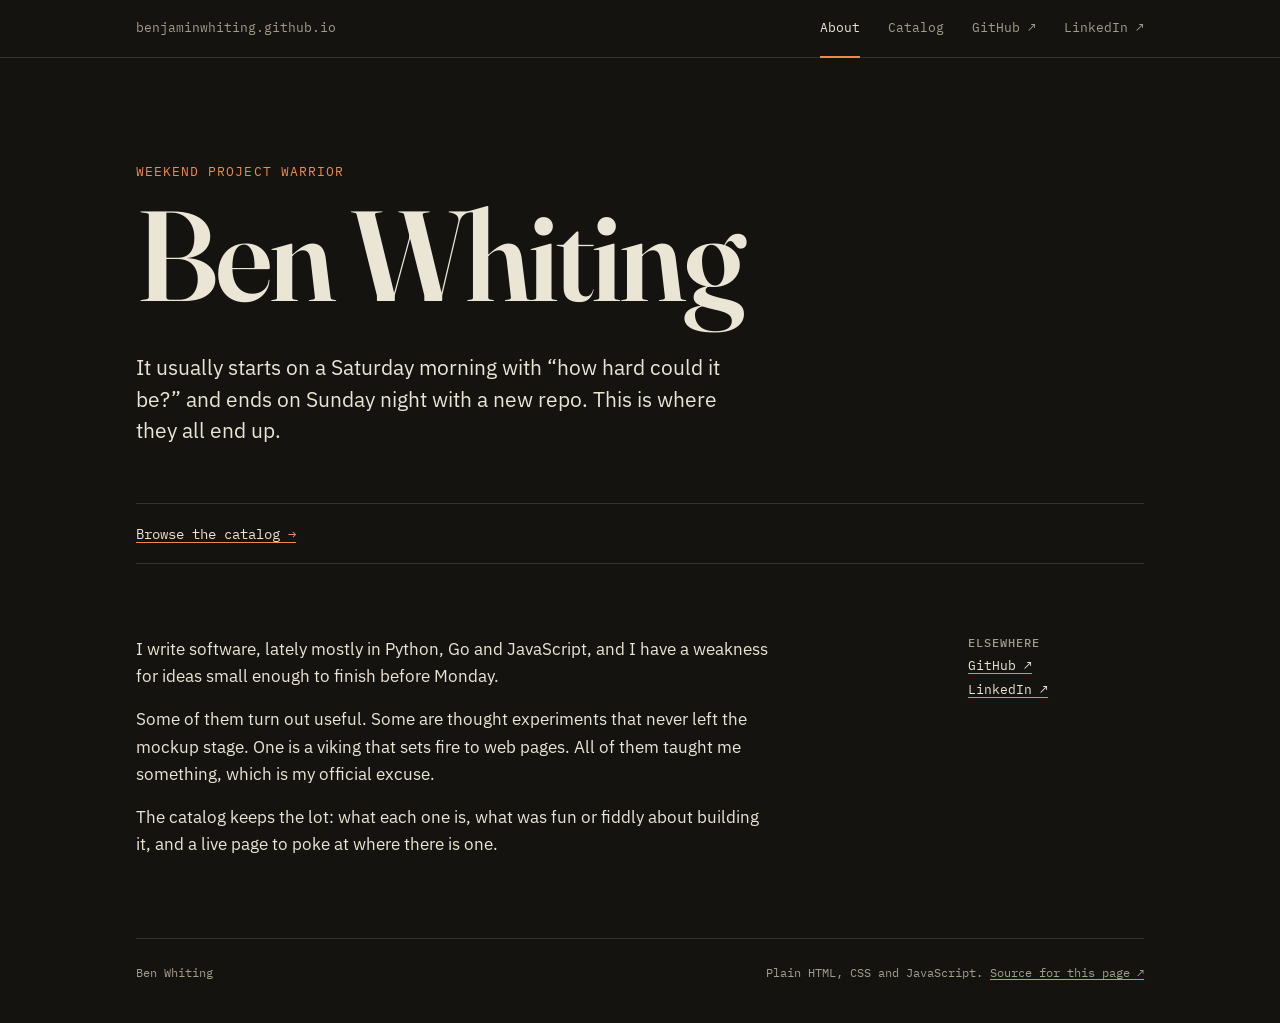
==== index.html @ c9dda118 "Add the about page and project catalog A static site with no build step. About is the homepage and t" ====
<!doctype html>
<html lang="en">
<head>
  <meta charset="utf-8">
  <meta name="viewport" content="width=device-width, initial-scale=1">
  <title>Ben Whiting</title>
  <meta name="description" content="Ben Whiting, weekend coding project warrior. A catalog of the one-off projects: tools, experiments, mockups, and one viking that sets fire to web pages.">
  <meta property="og:title" content="Ben Whiting">
  <meta property="og:description" content="Weekend coding project warrior. A catalog of the one-off projects: tools, experiments, mockups, and one viking that sets fire to web pages.">
  <meta property="og:type" content="website">
  <meta property="og:url" content="https://benjaminwhiting.github.io/">
  <meta name="color-scheme" content="dark">
  <meta name="theme-color" content="#14130f">
  <link rel="icon" href="assets/favicon.svg" type="image/svg+xml">

  <link rel="preconnect" href="https://fonts.googleapis.com">
  <link rel="preconnect" href="https://fonts.gstatic.com" crossorigin>
  <link rel="stylesheet" href="https://fonts.googleapis.com/css2?family=Fraunces:opsz,wght@9..144,400..700&family=IBM+Plex+Mono:wght@400;500&family=IBM+Plex+Sans:wght@400;500;600&display=swap">
  <link rel="stylesheet" href="assets/style.css">
</head>
<body>
  <a class="skip-link" href="#main">Skip to the content</a>

  <!--
    The tabs. A link to #something shows the matching <section id="something" data-view>
    below and hides the others. A link to anywhere else just leaves the site.
    The first data-view section in the page is the homepage.
  -->
  <header class="masthead">
    <div class="masthead-inner wrap">
      <a class="masthead-mark" href="#about">benjaminwhiting.github.io</a>
      <nav class="tabs" aria-label="Site">
        <a href="#about">About</a>
        <a href="#catalog">Catalog</a>
        <a href="https://github.com/BenjaminWhiting">GitHub <span aria-hidden="true">↗</span></a>
        <a href="https://www.linkedin.com/in/benjamin-scott-whiting/">LinkedIn <span aria-hidden="true">↗</span></a>
      </nav>
    </div>
  </header>

  <main id="main">
    <section class="view" id="about" data-view aria-labelledby="about-heading">
      <div class="hero wrap">
        <p class="eyebrow">Weekend project warrior</p>
        <h1 id="about-heading">Ben Whiting</h1>
        <p class="lede">
          It usually starts on a Saturday morning with &ldquo;how hard could it
          be?&rdquo; and ends on Sunday night with a new repo. This is where
          they all end up.
        </p>
        <p class="teaser">
          <a class="teaser-link" href="#catalog">Browse the catalog <span aria-hidden="true">→</span></a>
        </p>
      </div>

      <div class="about wrap">
        <div class="about-text">
          <!-- Edit freely: role, where you're based, what you're looking for, a résumé link. -->
          <p>
            I write software, lately mostly in Python, Go and JavaScript, and I
            have a weakness for ideas small enough to finish before Monday.
          </p>
          <p>
            Some of them turn out useful. Some are thought experiments that never
            left the mockup stage. One is a viking that sets fire to web pages.
            All of them taught me something, which is my official excuse.
          </p>
          <p>
            The catalog keeps the lot: what each one is, what was fun or fiddly
            about building it, and a live page to poke at where there is one.
          </p>
        </div>
        <div class="elsewhere">
          <h2>Elsewhere</h2>
          <ul>
            <li><a href="https://github.com/BenjaminWhiting">GitHub <span aria-hidden="true">↗</span></a></li>
            <li><a href="https://www.linkedin.com/in/benjamin-scott-whiting/">LinkedIn <span aria-hidden="true">↗</span></a></li>
            <!-- <li><a href="mailto:YOU@example.com">Email</a></li> -->
          </ul>
        </div>
      </div>
    </section>

    <section class="view catalog wrap" id="catalog" data-view aria-labelledby="catalog-heading">
      <div class="section-head">
        <h2 id="catalog-heading">Catalog</h2>
        <p class="section-note" id="count" aria-live="polite"></p>
      </div>

      <div class="controls" id="controls" hidden>
        <div class="chips" id="chips" role="group" aria-label="Filter by kind"></div>
        <input class="search" id="search" type="search" placeholder="Search name, stack, anything" aria-label="Search the catalog">
      </div>

      <ul class="entries" id="entries"></ul>
      <p class="empty" id="empty" hidden>
        Nothing matches that. <button type="button" id="reset">Clear the filters</button>
      </p>

      <noscript>
        <p class="empty">
          The catalog is drawn with JavaScript. With it switched off, the projects
          are all on <a href="https://github.com/BenjaminWhiting?tab=repositories">GitHub</a>.
        </p>
      </noscript>
    </section>
  </main>

  <footer class="wrap">
    <div class="colophon">
      <p>Ben Whiting</p>
      <p>
        Plain HTML, CSS and JavaScript.
        <a href="https://github.com/BenjaminWhiting/BenjaminWhiting.github.io">Source for this page <span aria-hidden="true">↗</span></a>
      </p>
    </div>
  </footer>

  <script src="projects.js"></script>
  <script src="assets/site.js"></script>
</body>
</html>
---- assets/style.css ----
/* ---------- Tokens ---------- */

/* Dark only, by design: there is no light theme. */
:root {
  --paper: #14130f;
  --paper-raised: #1e1c16;
  --ink: #ebe5d6;
  --ink-muted: #a39c8c;
  --rule: #37332a;
  --accent: #f08a4b;

  --font-display: "Fraunces", "Iowan Old Style", "Palatino Linotype", Georgia, serif;
  --font-body: "IBM Plex Sans", system-ui, -apple-system, "Segoe UI", sans-serif;
  --font-mono: "IBM Plex Mono", ui-monospace, "Cascadia Mono", Consolas, monospace;

  --no-col: 4rem;
  --gap: 1.5rem;

  color-scheme: dark;
}

/* ---------- Base ---------- */

*,
*::before,
*::after {
  box-sizing: border-box;
}

html {
  -webkit-text-size-adjust: 100%;
  text-size-adjust: 100%;
}

@media (prefers-reduced-motion: no-preference) {
  html {
    scroll-behavior: smooth;
  }
}

body {
  margin: 0;
  background: var(--paper);
  color: var(--ink);
  font-family: var(--font-body);
  font-size: 1.0625rem;
  line-height: 1.6;
  font-synthesis: none;
}

h1,
h2,
h3,
h4,
p,
ul,
dl,
dd {
  margin: 0;
}

ul {
  padding: 0;
  list-style: none;
}

a {
  color: inherit;
  text-decoration-color: var(--accent);
  text-decoration-thickness: 1px;
  text-underline-offset: 0.2em;
}

a:hover {
  color: var(--accent);
}

button,
input {
  font: inherit;
  color: inherit;
}

:focus-visible {
  outline: 2px solid var(--accent);
  outline-offset: 3px;
}

[hidden] {
  display: none !important;
}

.wrap {
  max-width: 68rem;
  margin-inline: auto;
  padding-inline: clamp(1rem, 4vw, 2.5rem);
}

.skip-link {
  position: absolute;
  left: 1rem;
  top: -4rem;
  z-index: 20;
  padding: 0.5rem 0.75rem;
  background: var(--ink);
  color: var(--paper);
  font-family: var(--font-mono);
  font-size: 0.8125rem;
}

.skip-link:focus {
  top: 1rem;
  color: var(--paper);
}

/* ---------- Masthead ---------- */

.masthead {
  position: sticky;
  top: 0;
  z-index: 10;
  border-bottom: 1px solid var(--rule);
  background: var(--paper);
  font-family: var(--font-mono);
  font-size: 0.8125rem;
}

.masthead-inner {
  display: flex;
  align-items: baseline;
  justify-content: space-between;
  gap: 0 1.5rem;
}

.masthead a {
  padding-block: 1.1rem;
  text-decoration: none;
  white-space: nowrap;
}

.masthead-mark {
  color: var(--ink-muted);
}

/* Tabs sit on the masthead's bottom rule; the current one underlines it. */
.tabs {
  display: flex;
  gap: 0 1.75rem;
  margin-bottom: -1px;
}

.tabs a {
  border-bottom: 2px solid transparent;
  color: var(--ink-muted);
}

.tabs a:hover {
  color: var(--ink);
}

.tabs a[aria-current="page"] {
  border-bottom-color: var(--accent);
  color: var(--ink);
}

.view {
  scroll-margin-top: 4rem;
}

/* ---------- Hero ---------- */

.hero {
  padding-block: clamp(3rem, 9vw, 6.5rem) clamp(2.5rem, 6vw, 4.5rem);
}

.eyebrow {
  font-family: var(--font-mono);
  font-size: 0.8125rem;
  letter-spacing: 0.08em;
  text-transform: uppercase;
  color: var(--accent);
}

h1 {
  margin-top: 0.75rem;
  font-family: var(--font-display);
  font-size: clamp(3.25rem, 12vw, 8rem);
  font-weight: 600;
  line-height: 0.95;
  letter-spacing: -0.025em;
  text-wrap: balance;
}

.lede {
  max-width: 38rem;
  margin-top: clamp(1.5rem, 3vw, 2.25rem);
  font-size: clamp(1.125rem, 2vw, 1.3125rem);
  line-height: 1.5;
  text-wrap: pretty;
}

.teaser {
  margin-top: clamp(2rem, 5vw, 3.5rem);
  padding-block: 1rem;
  border-block: 1px solid var(--rule);
  font-family: var(--font-mono);
}

.teaser-link {
  font-size: 0.875rem;
}

.teaser-link span {
  color: var(--accent);
}

/* ---------- Section headings ---------- */

.section-head {
  display: flex;
  flex-wrap: wrap;
  align-items: baseline;
  justify-content: space-between;
  gap: 0.25rem 1.5rem;
}

h2 {
  font-family: var(--font-display);
  font-size: clamp(1.75rem, 4vw, 2.5rem);
  font-weight: 600;
  line-height: 1.1;
  letter-spacing: -0.015em;
}

.section-note {
  font-family: var(--font-mono);
  font-size: 0.8125rem;
  color: var(--ink-muted);
}

/* ---------- Catalog controls ---------- */

.catalog {
  padding-block: clamp(2.5rem, 7vw, 5rem) clamp(3rem, 8vw, 5rem);
}

.controls {
  display: flex;
  flex-wrap: wrap;
  align-items: center;
  justify-content: space-between;
  gap: 1rem 2rem;
  margin-top: 1.5rem;
}

.chips {
  display: flex;
  flex-wrap: wrap;
  gap: 0.5rem;
}

.chip {
  padding: 0.3rem 0.7rem;
  border: 1px solid var(--rule);
  border-radius: 999px;
  background: none;
  font-family: var(--font-mono);
  font-size: 0.75rem;
  letter-spacing: 0.04em;
  text-transform: uppercase;
  cursor: pointer;
}

.chip:hover {
  border-color: var(--ink);
}

.chip[aria-pressed="true"] {
  border-color: var(--ink);
  background: var(--ink);
  color: var(--paper);
}

.search {
  flex: 1 1 14rem;
  max-width: 20rem;
  padding: 0.35rem 0;
  border: 0;
  border-bottom: 1px solid var(--rule);
  border-radius: 0;
  background: none;
  font-family: var(--font-mono);
  font-size: 0.8125rem;
}

.search::placeholder {
  color: var(--ink-muted);
  opacity: 1;
}

.search:focus {
  outline: none;
  border-bottom-color: var(--accent);
}

/* ---------- Catalog entries ---------- */

.entries {
  margin-top: 1.5rem;
  border-bottom: 1px solid var(--rule);
}

.entry {
  border-top: 1px solid var(--rule);
  scroll-margin-top: 4rem;
}

.entry-head,
.entry-panel {
  margin-inline: -1rem;
  padding-inline: 1rem;
}

.entry-head {
  position: relative;
  display: grid;
  grid-template-columns: var(--no-col) minmax(0, 1fr) 11rem;
  grid-template-areas:
    "no main meta"
    "no main links";
  column-gap: var(--gap);
  row-gap: 0.5rem;
  align-items: baseline;
  padding-block: 1.25rem;
}

.entry-head:hover,
.entry.is-open .entry-head,
.entry.is-open .entry-panel {
  background: var(--paper-raised);
}

.entry-no {
  grid-area: no;
  font-family: var(--font-mono);
  font-size: 0.8125rem;
  font-variant-numeric: tabular-nums;
  color: var(--ink-muted);
}

.entry-main {
  grid-area: main;
}

.entry-title {
  font-family: var(--font-display);
  font-size: clamp(1.375rem, 3vw, 1.75rem);
  font-weight: 600;
  line-height: 1.15;
  letter-spacing: -0.01em;
}

/* The title is the toggle; its ::after stretches the hit area over the row. */
.entry-toggle {
  display: flex;
  align-items: baseline;
  justify-content: space-between;
  gap: 1rem;
  width: 100%;
  padding: 0;
  border: 0;
  background: none;
  font: inherit;
  letter-spacing: inherit;
  text-align: left;
  cursor: pointer;
}

.entry-toggle::after {
  content: "";
  position: absolute;
  inset: 0;
}

.entry-toggle::before {
  content: "+";
  order: 1;
  font-family: var(--font-mono);
  font-size: 1rem;
  font-weight: 400;
  color: var(--ink-muted);
}

.entry-toggle[aria-expanded="true"]::before {
  content: "\2212";
  color: var(--accent);
}

.entry-head:hover .entry-toggle {
  color: var(--accent);
}

.entry-summary {
  max-width: 40rem;
  margin-top: 0.35rem;
  color: var(--ink-muted);
  text-wrap: pretty;
}

.entry-meta {
  grid-area: meta;
  display: flex;
  flex-direction: column;
  gap: 0.1rem;
  font-family: var(--font-mono);
  font-size: 0.75rem;
  letter-spacing: 0.04em;
  text-transform: uppercase;
}

.entry-year {
  color: var(--ink-muted);
  font-variant-numeric: tabular-nums;
}

.entry-pin {
  color: var(--accent);
}

.entry-links {
  grid-area: links;
  position: relative;
  z-index: 1;
  display: flex;
  flex-wrap: wrap;
  gap: 0.25rem 1rem;
  font-family: var(--font-mono);
  font-size: 0.8125rem;
}

.entry-panel {
  display: grid;
  gap: 1.25rem;
  padding-block: 0.25rem 1.75rem;
  padding-left: calc(1rem + var(--no-col) + var(--gap));
}

.entry-panel > * {
  max-width: 42rem;
}

.entry-panel h4 {
  margin-bottom: 0.4rem;
  font-family: var(--font-mono);
  font-size: 0.75rem;
  font-weight: 500;
  letter-spacing: 0.08em;
  text-transform: uppercase;
  color: var(--ink-muted);
}

.entry-highlights li {
  position: relative;
  padding-left: 1.5rem;
}

.entry-highlights li + li {
  margin-top: 0.4rem;
}

.entry-highlights li::before {
  content: "\2014";
  position: absolute;
  left: 0;
  color: var(--accent);
}

.entry-stack {
  font-family: var(--font-mono);
  font-size: 0.8125rem;
}

.empty {
  padding-block: 2rem;
  color: var(--ink-muted);
}

.empty button {
  padding: 0;
  border: 0;
  background: none;
  color: var(--ink);
  text-decoration: underline;
  text-decoration-color: var(--accent);
  text-underline-offset: 0.2em;
  cursor: pointer;
}

/* ---------- About ---------- */

.about {
  display: grid;
  grid-template-columns: minmax(0, 1fr) 11rem;
  gap: 2rem var(--gap);
  padding-bottom: clamp(3rem, 8vw, 5rem);
}

.about-text {
  max-width: 40rem;
}

.about-text p + p {
  margin-top: 1rem;
}

.elsewhere h2 {
  margin-bottom: 0.4rem;
  font-family: var(--font-mono);
  font-size: 0.75rem;
  font-weight: 500;
  letter-spacing: 0.08em;
  text-transform: uppercase;
  color: var(--ink-muted);
}

.elsewhere ul {
  font-family: var(--font-mono);
  font-size: 0.8125rem;
}

.elsewhere li + li {
  margin-top: 0.25rem;
}

/* ---------- Colophon ---------- */

.colophon {
  display: flex;
  flex-wrap: wrap;
  justify-content: space-between;
  gap: 0.25rem 1.5rem;
  padding-block: 1.5rem 2.5rem;
  border-top: 1px solid var(--rule);
  font-family: var(--font-mono);
  font-size: 0.75rem;
  color: var(--ink-muted);
}

/* ---------- 404 ---------- */

.lost {
  display: grid;
  align-content: center;
  min-height: 70vh;
}

/* ---------- Narrow screens ---------- */

@media (max-width: 44rem) {
  .masthead-mark {
    display: none;
  }

  .tabs {
    flex: 1;
    justify-content: space-between;
    gap: 0 1rem;
  }

  .entry-head {
    grid-template-columns: auto minmax(0, 1fr);
    grid-template-areas:
      "no meta"
      "main main"
      "links links";
    column-gap: 1rem;
  }

  .entry-meta {
    flex-direction: row;
    flex-wrap: wrap;
    justify-content: flex-end;
    gap: 0 0.75rem;
  }

  .entry-panel {
    padding-left: 1rem;
  }

  .about {
    grid-template-columns: minmax(0, 1fr);
  }

  .search {
    max-width: none;
  }
}
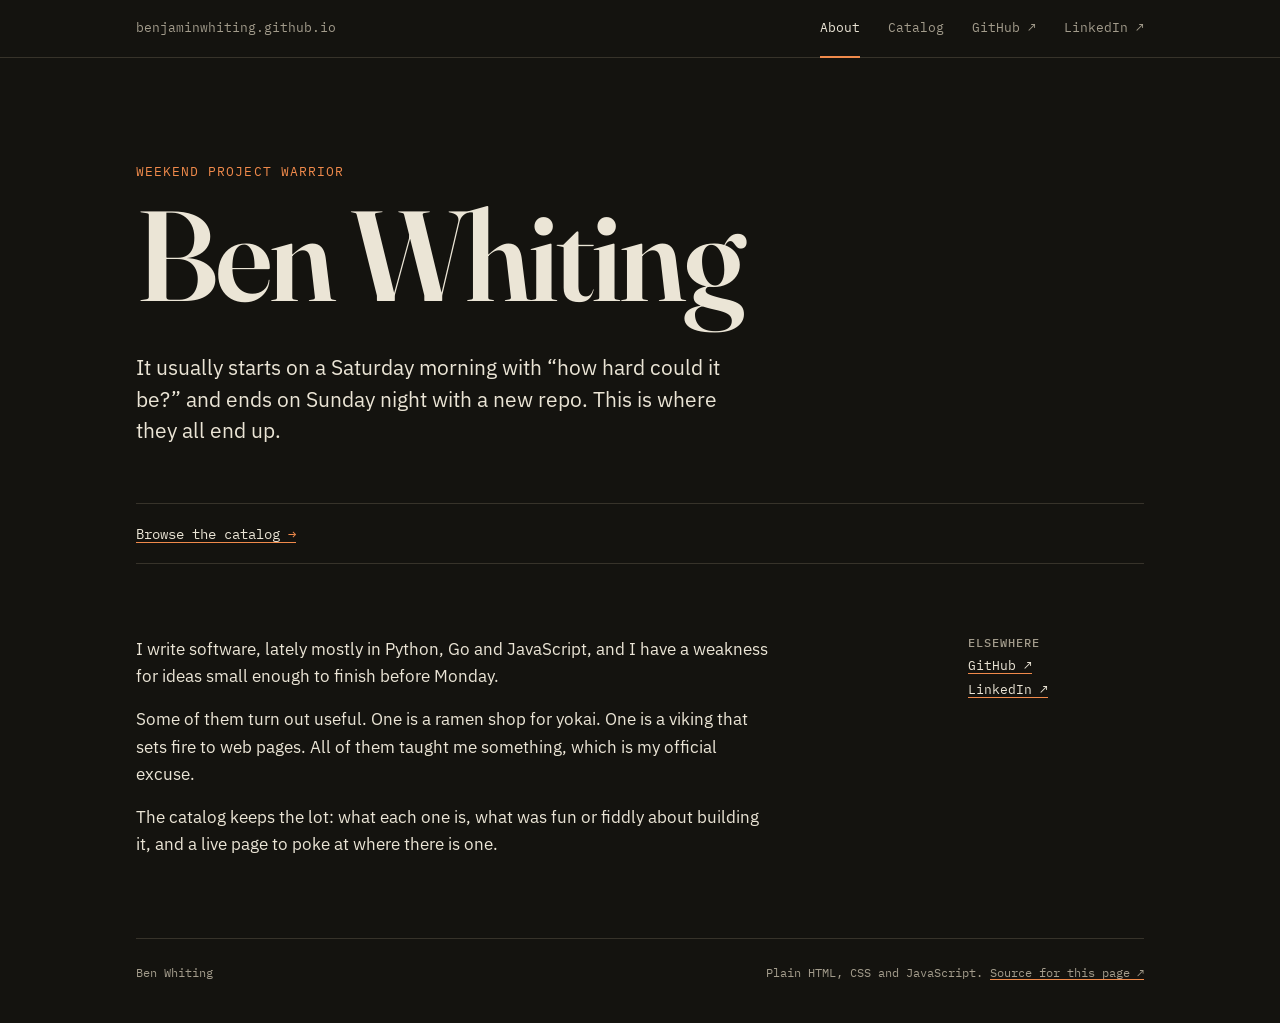
==== commit f3844e73: "Simplify the catalog: no numbers, no category filter Entries are no longer numbered and the row of c" ====
--- a/index.html
+++ b/index.html
@@ -4,9 +4,9 @@
   <meta charset="utf-8">
   <meta name="viewport" content="width=device-width, initial-scale=1">
   <title>Ben Whiting</title>
-  <meta name="description" content="Ben Whiting, weekend coding project warrior. A catalog of the one-off projects: tools, experiments, mockups, and one viking that sets fire to web pages.">
+  <meta name="description" content="Ben Whiting, weekend coding project warrior. A catalog of the one-off projects: tools, games, experiments, and one viking that sets fire to web pages.">
   <meta property="og:title" content="Ben Whiting">
-  <meta property="og:description" content="Weekend coding project warrior. A catalog of the one-off projects: tools, experiments, mockups, and one viking that sets fire to web pages.">
+  <meta property="og:description" content="Weekend coding project warrior. A catalog of the one-off projects: tools, games, experiments, and one viking that sets fire to web pages.">
   <meta property="og:type" content="website">
   <meta property="og:url" content="https://benjaminwhiting.github.io/">
   <meta name="color-scheme" content="dark">
@@ -61,9 +61,9 @@
             have a weakness for ideas small enough to finish before Monday.
           </p>
           <p>
-            Some of them turn out useful. Some are thought experiments that never
-            left the mockup stage. One is a viking that sets fire to web pages.
-            All of them taught me something, which is my official excuse.
+            Some of them turn out useful. One is a ramen shop for yokai. One is
+            a viking that sets fire to web pages. All of them taught me
+            something, which is my official excuse.
           </p>
           <p>
             The catalog keeps the lot: what each one is, what was fun or fiddly
@@ -88,13 +88,12 @@
       </div>
 
       <div class="controls" id="controls" hidden>
-        <div class="chips" id="chips" role="group" aria-label="Filter by kind"></div>
         <input class="search" id="search" type="search" placeholder="Search name, stack, anything" aria-label="Search the catalog">
       </div>
 
       <ul class="entries" id="entries"></ul>
       <p class="empty" id="empty" hidden>
-        Nothing matches that. <button type="button" id="reset">Clear the filters</button>
+        Nothing matches that. <button type="button" id="reset">Clear the search</button>
       </p>
 
       <noscript>
--- a/assets/style.css
+++ b/assets/style.css
@@ -13,7 +13,6 @@
   --font-body: "IBM Plex Sans", system-ui, -apple-system, "Segoe UI", sans-serif;
   --font-mono: "IBM Plex Mono", ui-monospace, "Cascadia Mono", Consolas, monospace;
 
-  --no-col: 4rem;
   --gap: 1.5rem;
 
   color-scheme: dark;
@@ -245,44 +244,11 @@
 }
 
 .controls {
-  display: flex;
-  flex-wrap: wrap;
-  align-items: center;
-  justify-content: space-between;
-  gap: 1rem 2rem;
   margin-top: 1.5rem;
 }
 
-.chips {
-  display: flex;
-  flex-wrap: wrap;
-  gap: 0.5rem;
-}
-
-.chip {
-  padding: 0.3rem 0.7rem;
-  border: 1px solid var(--rule);
-  border-radius: 999px;
-  background: none;
-  font-family: var(--font-mono);
-  font-size: 0.75rem;
-  letter-spacing: 0.04em;
-  text-transform: uppercase;
-  cursor: pointer;
-}
-
-.chip:hover {
-  border-color: var(--ink);
-}
-
-.chip[aria-pressed="true"] {
-  border-color: var(--ink);
-  background: var(--ink);
-  color: var(--paper);
-}
-
 .search {
-  flex: 1 1 14rem;
+  width: 100%;
   max-width: 20rem;
   padding: 0.35rem 0;
   border: 0;
@@ -324,10 +290,10 @@
 .entry-head {
   position: relative;
   display: grid;
-  grid-template-columns: var(--no-col) minmax(0, 1fr) 11rem;
+  grid-template-columns: minmax(0, 1fr) 11rem;
   grid-template-areas:
-    "no main meta"
-    "no main links";
+    "main meta"
+    "main links";
   column-gap: var(--gap);
   row-gap: 0.5rem;
   align-items: baseline;
@@ -338,14 +304,6 @@
 .entry.is-open .entry-head,
 .entry.is-open .entry-panel {
   background: var(--paper-raised);
-}
-
-.entry-no {
-  grid-area: no;
-  font-family: var(--font-mono);
-  font-size: 0.8125rem;
-  font-variant-numeric: tabular-nums;
-  color: var(--ink-muted);
 }
 
 .entry-main {
@@ -442,7 +400,6 @@
   display: grid;
   gap: 1.25rem;
   padding-block: 0.25rem 1.75rem;
-  padding-left: calc(1rem + var(--no-col) + var(--gap));
 }
 
 .entry-panel > * {
@@ -568,23 +525,17 @@
   }
 
   .entry-head {
-    grid-template-columns: auto minmax(0, 1fr);
+    grid-template-columns: minmax(0, 1fr);
     grid-template-areas:
-      "no meta"
-      "main main"
-      "links links";
-    column-gap: 1rem;
+      "meta"
+      "main"
+      "links";
   }
 
   .entry-meta {
     flex-direction: row;
     flex-wrap: wrap;
-    justify-content: flex-end;
     gap: 0 0.75rem;
-  }
-
-  .entry-panel {
-    padding-left: 1rem;
   }
 
   .about {
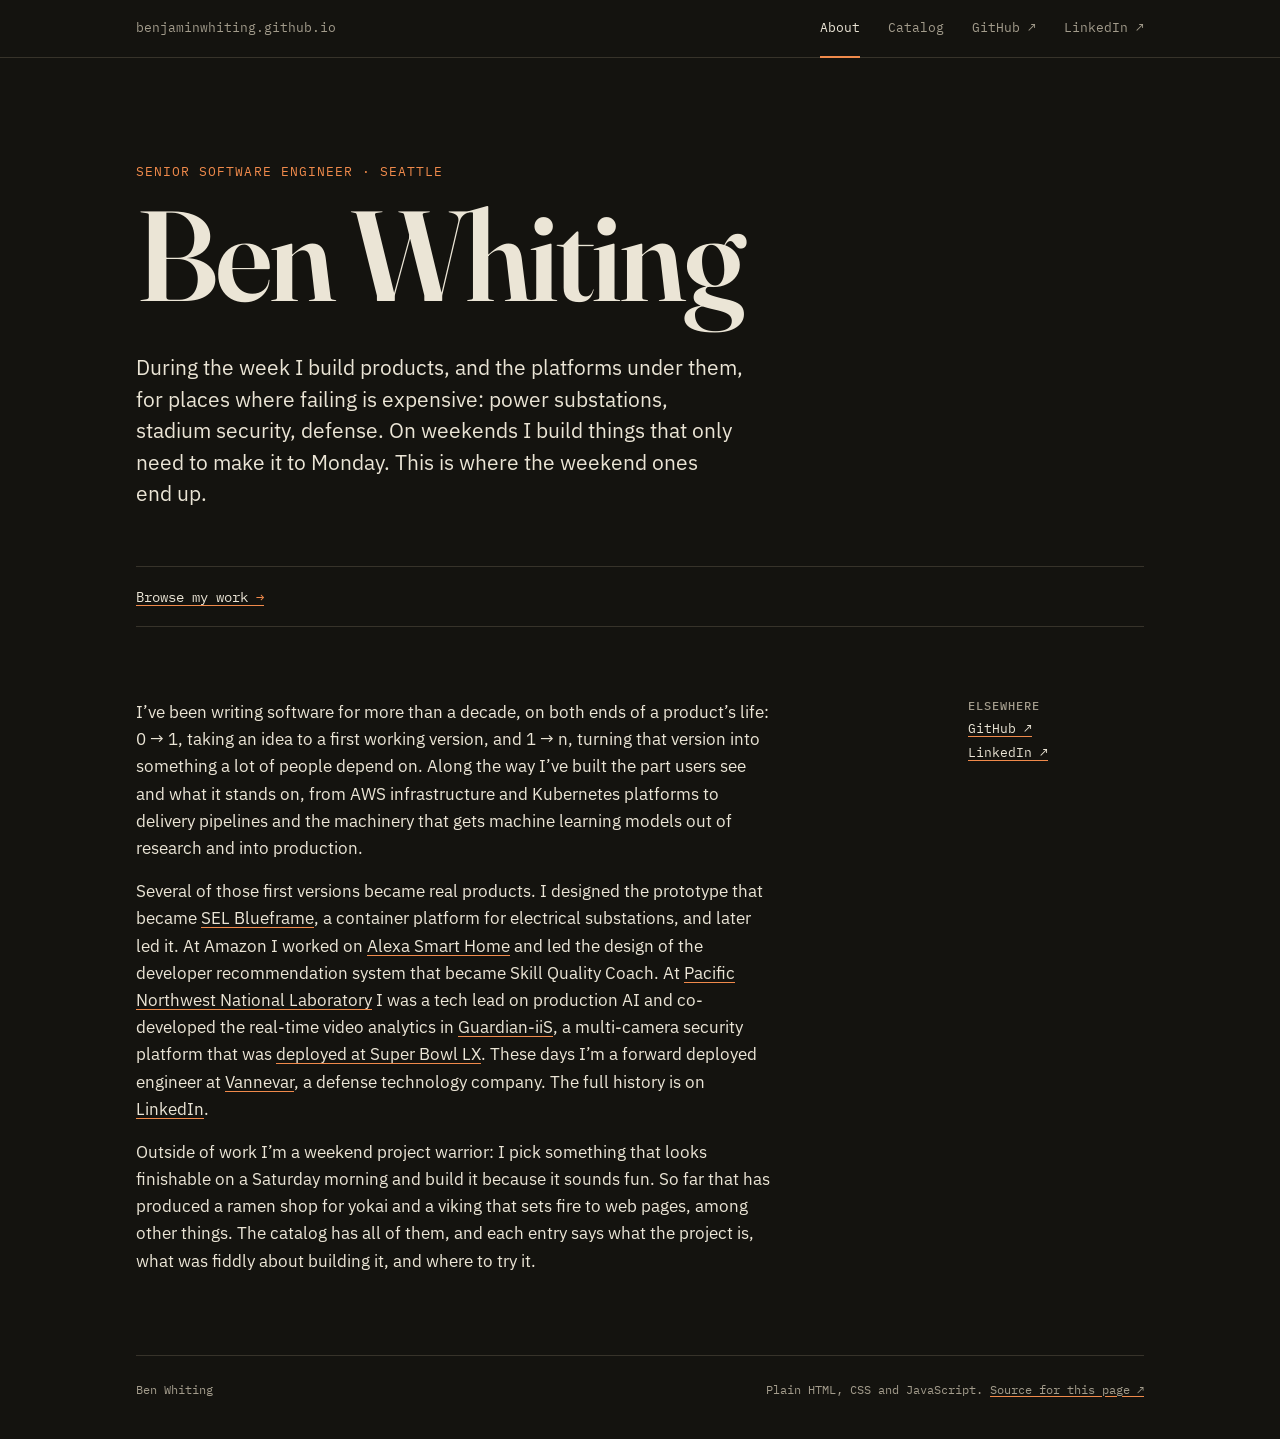
==== commit 653349f2: "Rewrite the About page around the day job and products" ====
--- a/index.html
+++ b/index.html
@@ -4,9 +4,9 @@
   <meta charset="utf-8">
   <meta name="viewport" content="width=device-width, initial-scale=1">
   <title>Ben Whiting</title>
-  <meta name="description" content="Ben Whiting, weekend coding project warrior. A catalog of the one-off projects: tools, games, experiments, and one viking that sets fire to web pages.">
+  <meta name="description" content="Ben Whiting, senior software engineer in Seattle. Products and platforms for power, public safety and defense during the week. On weekends, a catalog of one-off projects, including a viking that sets fire to web pages.">
   <meta property="og:title" content="Ben Whiting">
-  <meta property="og:description" content="Weekend coding project warrior. A catalog of the one-off projects: tools, games, experiments, and one viking that sets fire to web pages.">
+  <meta property="og:description" content="Senior software engineer in Seattle. Products and platforms for power, public safety and defense during the week. On weekends, a catalog of one-off projects, including a viking that sets fire to web pages.">
   <meta property="og:type" content="website">
   <meta property="og:url" content="https://benjaminwhiting.github.io/">
   <meta name="color-scheme" content="dark">
@@ -41,33 +41,60 @@
   <main id="main">
     <section class="view" id="about" data-view aria-labelledby="about-heading">
       <div class="hero wrap">
-        <p class="eyebrow">Weekend project warrior</p>
+        <p class="eyebrow">Senior software engineer · Seattle</p>
         <h1 id="about-heading">Ben Whiting</h1>
         <p class="lede">
-          It usually starts on a Saturday morning with &ldquo;how hard could it
-          be?&rdquo; and ends on Sunday night with a new repo. This is where
-          they all end up.
+          During the week I build products, and the platforms under them, for
+          places where failing is expensive: power substations, stadium
+          security, defense. On weekends I build things that only need to
+          make it to Monday. This is where the weekend ones end up.
         </p>
         <p class="teaser">
-          <a class="teaser-link" href="#catalog">Browse the catalog <span aria-hidden="true">→</span></a>
+          <a class="teaser-link" href="#catalog">Browse my work <span aria-hidden="true">→</span></a>
         </p>
       </div>
 
       <div class="about wrap">
         <div class="about-text">
-          <!-- Edit freely: role, where you're based, what you're looking for, a résumé link. -->
+          <!-- Edit freely: what you're looking for, a résumé link. -->
           <p>
-            I write software, lately mostly in Python, Go and JavaScript, and I
-            have a weakness for ideas small enough to finish before Monday.
+            I&rsquo;ve been writing software for more than a decade, on both
+            ends of a product&rsquo;s life: 0&nbsp;→&nbsp;1, taking an idea to
+            a first working version, and 1&nbsp;→&nbsp;n, turning that version
+            into something a lot of people depend on. Along the way I&rsquo;ve
+            built the part users see and what it stands on, from AWS
+            infrastructure and Kubernetes platforms to delivery pipelines and
+            the machinery that gets machine learning models out of research
+            and into production.
           </p>
           <p>
-            Some of them turn out useful. One is a ramen shop for yokai. One is
-            a viking that sets fire to web pages. All of them taught me
-            something, which is my official excuse.
+            Several of those first versions became real products. I designed
+            the prototype that became
+            <a href="https://selinc.com/products/blueframe/">SEL Blueframe</a>,
+            a container platform for electrical substations, and later led it.
+            At Amazon I worked on
+            <a href="https://developer.amazon.com/docs/alexaplus/smarthome/what-is-smart-home">Alexa Smart Home</a>
+            and led the design of the developer recommendation system that
+            became Skill Quality Coach. At
+            <a href="https://www.pnnl.gov/">Pacific Northwest National Laboratory</a>
+            I was a tech lead on production AI and co-developed the real-time
+            video analytics in
+            <a href="https://www.pnnl.gov/publications/pnnl-contributes-safe-world-cup">Guardian-iiS</a>,
+            a multi-camera security platform that was
+            <a href="https://www.dhs.gov/science-and-technology/news/2026/05/12/feature-article-leveling-playing-field-big-game">deployed at Super Bowl LX</a>.
+            These days I&rsquo;m a forward deployed engineer at
+            <a href="https://www.vannevarlabs.com/">Vannevar</a>, a defense
+            technology company. The full history is on
+            <a href="https://www.linkedin.com/in/benjamin-scott-whiting/">LinkedIn</a>.
           </p>
           <p>
-            The catalog keeps the lot: what each one is, what was fun or fiddly
-            about building it, and a live page to poke at where there is one.
+            Outside of work I&rsquo;m a weekend project warrior: I pick
+            something that looks finishable on a Saturday morning and build it
+            because it sounds fun. So far that has produced a ramen shop for
+            yokai and a viking that sets fire to web pages, among other
+            things. The catalog has all of them, and each entry says what the
+            project is, what was fiddly about building it, and where to try
+            it.
           </p>
         </div>
         <div class="elsewhere">
